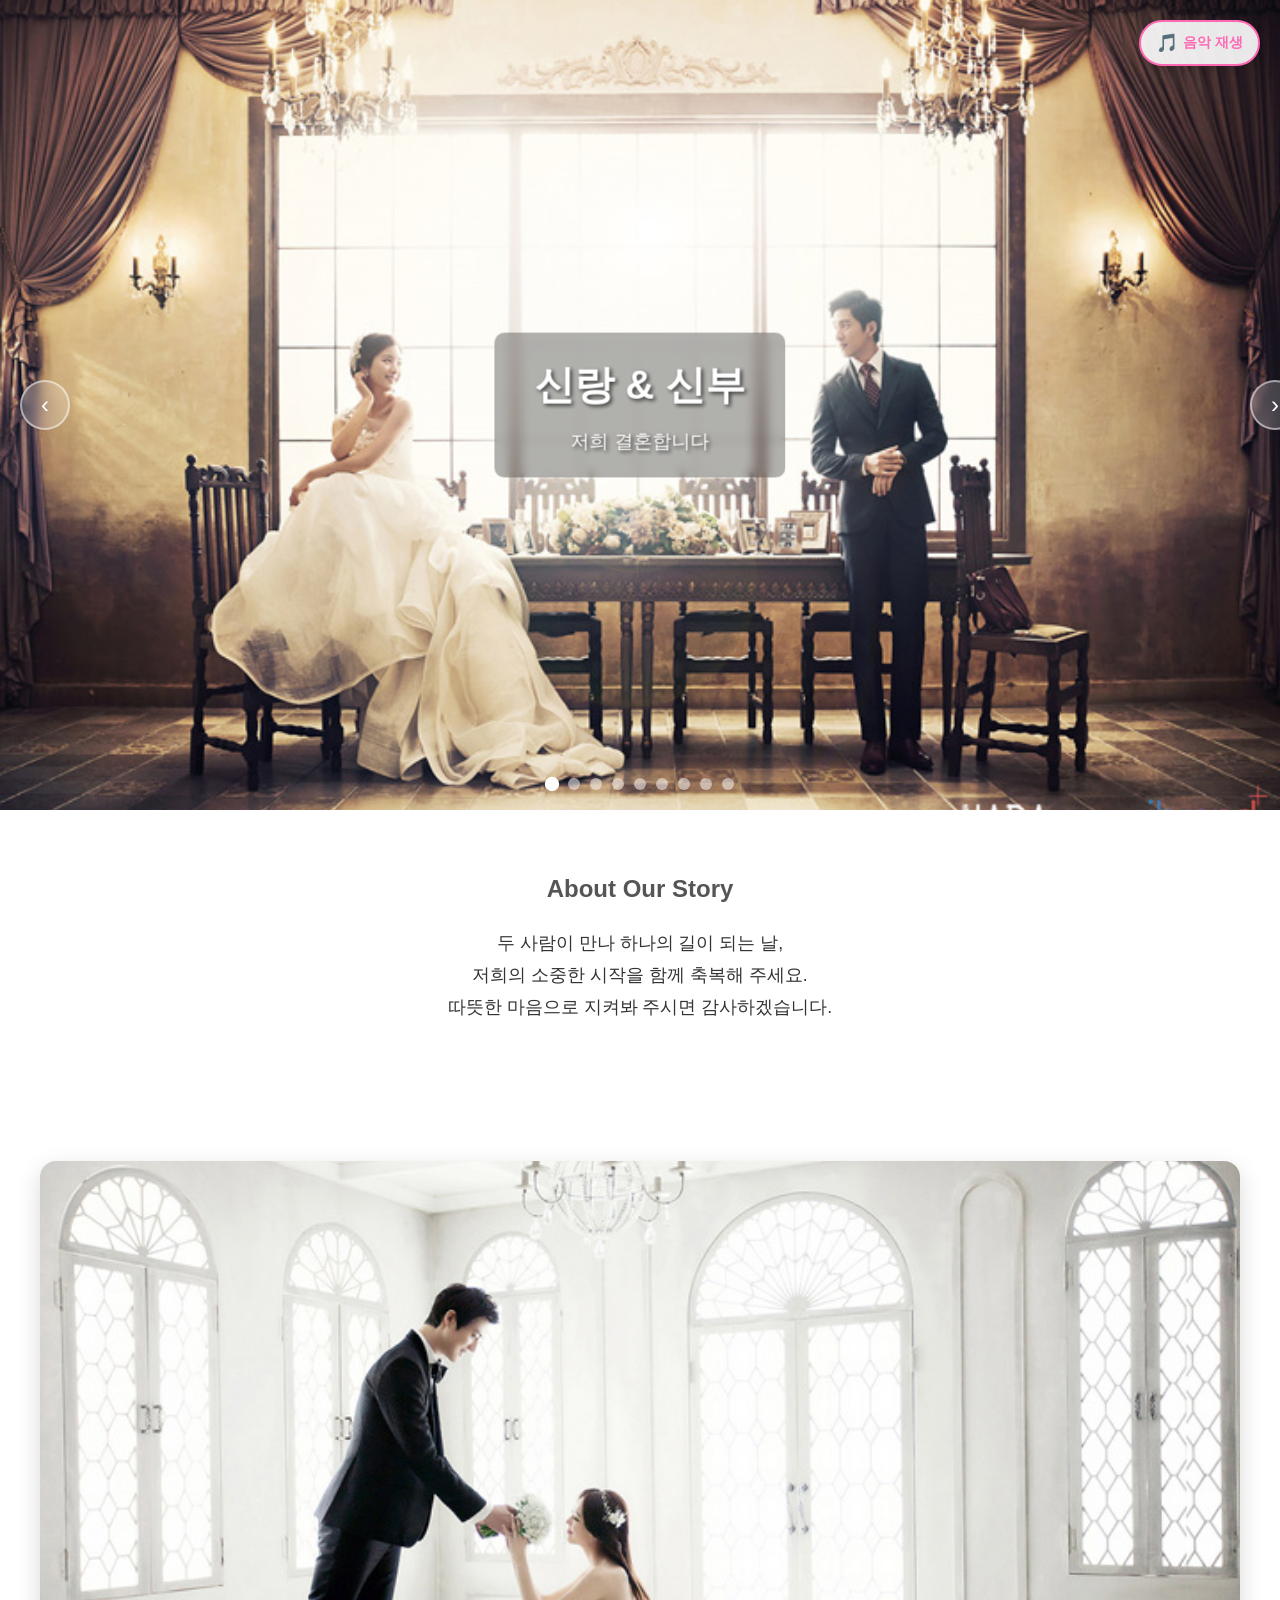
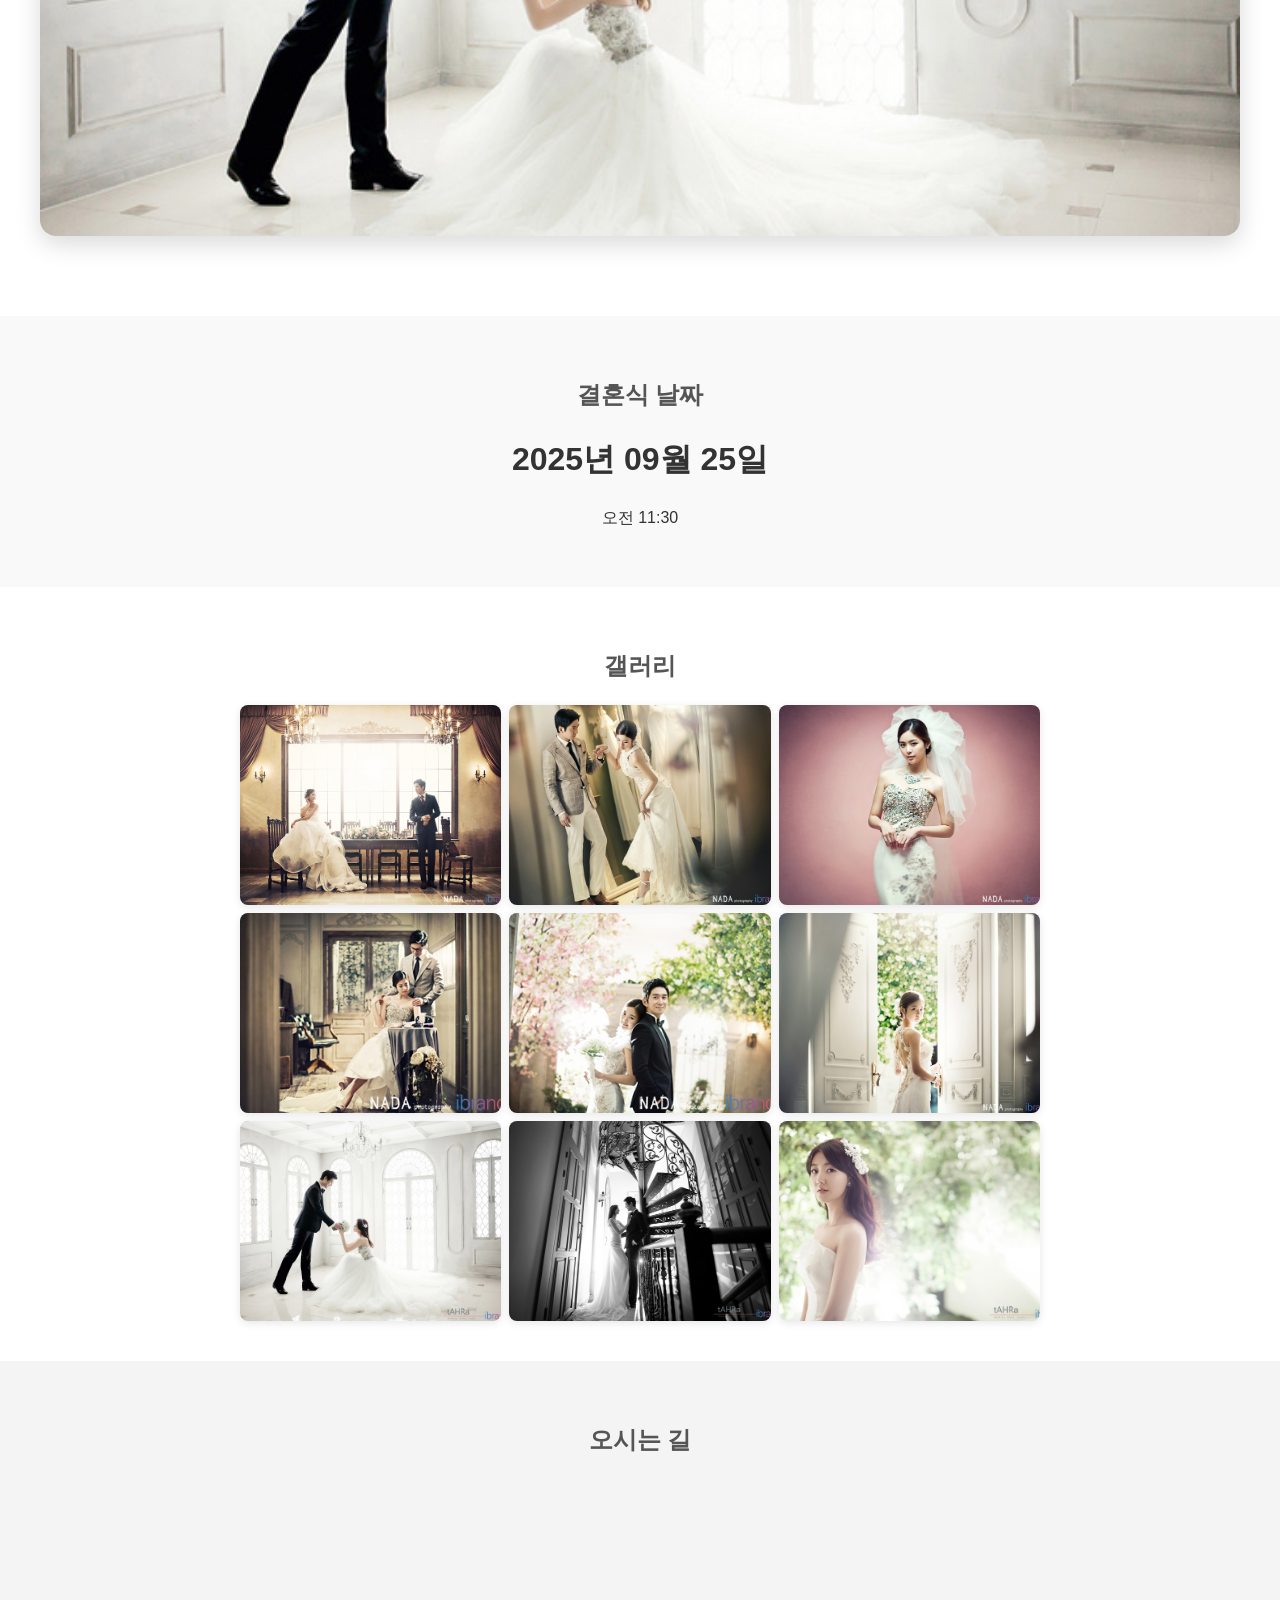
==== index.html @ 76992fb5 "청첩장2 폴더 변경 후 저장" ====
<!DOCTYPE html>
<html lang="ko">
<head>
    <meta charset="UTF-8">
    <meta name="viewport" content="width=device-width, initial-scale=1.0">
    <title>우리의 모바일 청첩장</title>
    <link rel="stylesheet" href="assets/css/styles.css">
</head>
<body>

    <!-- 음악 컨트롤 버튼 -->
    <div class="music-control">
        <button id="musicToggle" class="music-btn">
            <span class="music-icon">🎵</span>
            <span class="music-text">음악 재생</span>
        </button>
    </div>

    <!-- 배경음악 -->
    <audio id="backgroundMusic" loop>
        <!-- 원하시는 음악 파일을 assets/audio/ 폴더에 넣고 아래 경로를 수정하세요 -->
        <source src="assets/audio/wedding-song.mp3" type="audio/mpeg">
        <source src="assets/audio/wedding-song.wav" type="audio/wav">
        <!-- 봄 결혼식 추천 음악: Canon in D, Ave Maria, A Thousand Years 등 -->
    </audio>

    <!-- 눈 내리는 애니메이션 -->
    <ul id="snow-container" class="snow-container">
        <!-- 눈송이들이 JavaScript로 동적 생성됩니다 -->
    </ul>
    
    <header class="hero">
        <div class="hero-slideshow">
            <div class="slide active">
                <img src="assets/images/img10.jpg" alt="결혼식 사진 1">
            </div>
            <div class="slide">
                <img src="assets/images/img11.jpg" alt="결혼식 사진 2">
            </div>
            <div class="slide">
                <img src="assets/images/img12.jpg" alt="결혼식 사진 3">
            </div>
            <div class="slide">
                <img src="assets/images/img13.jpg" alt="결혼식 사진 4">
            </div>
            <div class="slide">
                <img src="assets/images/img14.jpg" alt="결혼식 사진 5">
            </div>
            <div class="slide">
                <img src="assets/images/img15.jpg" alt="결혼식 사진 6">
            </div>
            <div class="slide">
                <img src="assets/images/img16.jpg" alt="결혼식 사진 7">
            </div>
            <div class="slide">
                <img src="assets/images/img17.jpg" alt="결혼식 사진 8">
            </div>
            <div class="slide">
                <img src="assets/images/img18.jpg" alt="결혼식 사진 9">
            </div>
        </div>
        
        <div class="hero-text">
            <h1>신랑 & 신부</h1>
            <p>저희 결혼합니다</p>
        </div>
        
        <!-- 슬라이드 인디케이터 -->
        <div class="slideshow-indicators">
            <span class="indicator active" data-slide="0"></span>
            <span class="indicator" data-slide="1"></span>
            <span class="indicator" data-slide="2"></span>
            <span class="indicator" data-slide="3"></span>
            <span class="indicator" data-slide="4"></span>
            <span class="indicator" data-slide="5"></span>
            <span class="indicator" data-slide="6"></span>
            <span class="indicator" data-slide="7"></span>
            <span class="indicator" data-slide="8"></span>
        </div>
        
        <!-- 슬라이드 컨트롤 버튼 -->
        <div class="slideshow-controls">
            <button class="prev-btn">&#8249;</button>
            <button class="next-btn">&#8250;</button>
        </div>
    </header>

    <section class="about">
        <h2>About Our Story</h2>
        <p>
            두 사람이 만나 하나의 길이 되는 날,<br>
            저희의 소중한 시작을 함께 축복해 주세요.<br>
            따뜻한 마음으로 지켜봐 주시면 감사하겠습니다.
        </p>
    </section>

    <section class="photo-section">
        <img src="assets/images/img16.jpg" alt="두 번째 사진">
    </section>

    <section class="calendar-section">
        <h2>결혼식 날짜</h2>
        <div class="calendar-display">
            <span class="day-of-week">2025년</span>
            <span class="month">09월</span>
            <span class="day">25일</span>
        </div>
        <p>오전 11:30</p>
    </section>
    
    <section class="gallery">
        <h2>갤러리</h2>
        <div class="gallery-grid">
            <img src="assets/images/img10.jpg" alt="갤러리 사진 1">
            <img src="assets/images/img11.jpg" alt="갤러리 사진 2">
            <img src="assets/images/img12.jpg" alt="갤러리 사진 3">
            <img src="assets/images/img13.jpg" alt="갤러리 사진 4">
            <img src="assets/images/img14.jpg" alt="갤러리 사진 5">
            <img src="assets/images/img15.jpg" alt="갤러리 사진 6">
            <img src="assets/images/img16.jpg" alt="갤러리 사진 7">
            <img src="assets/images/img17.jpg" alt="갤러리 사진 8">
            <img src="assets/images/img18.jpg" alt="갤러리 사진 9">
        </div>
    </section>

    <section class="map-section">
        <h2>오시는 길</h2>
        <div id="map"></div>
    </section>

    <div id="imageModal" class="modal">
        <span class="close">&times;</span>
        <img class="modal-content" id="modalImage">
    </div>
    
    <script type="text/javascript" src="//dapi.kakao.com/v2/maps/sdk.js?appkey=754f6eaff4e493dd19fb79ec81e74896"></script>
    <script src="assets/js/script.js"></script>
</body>
</html>
---- assets/css/styles.css ----
/* 기본 스타일 */
body {
    font-family: Arial, sans-serif;
    line-height: 1.6;
    margin: 0;
    padding: 0;
    background-color: #f4f4f4;
    color: #333;
    overflow-x: hidden;
}

/* HTML/CSS 기반 눈 내리는 애니메이션 */
.snow-container {
    position: fixed;
    top: 0;
    left: 0;
    width: 100vw;
    height: 100vh;
    pointer-events: none;
    z-index: 1000;
    overflow: hidden;
    list-style: none;
    margin: 0;
    padding: 0;
}

.snow-container li {
    position: absolute;
    top: -10px;
    background: white;
    border-radius: 50%;
    opacity: 0;
    animation: snowfall linear infinite;
}

/* 다양한 크기의 눈송이 스타일 */
.snow-size-1 {
    width: 2px;
    height: 2px;
    box-shadow: 0 0 6px rgba(255, 255, 255, 0.8);
}

.snow-size-2 {
    width: 4px;
    height: 4px;
    box-shadow: 0 0 8px rgba(255, 255, 255, 0.8);
}

.snow-size-3 {
    width: 6px;
    height: 6px;
    box-shadow: 0 0 10px rgba(255, 255, 255, 0.9);
}

.snow-size-4 {
    width: 8px;
    height: 8px;
    box-shadow: 0 0 12px rgba(255, 255, 255, 0.9);
}

.snow-size-5 {
    width: 3px;
    height: 3px;
    box-shadow: 0 0 5px rgba(255, 255, 255, 0.7);
}

/* 눈송이 떨어지는 애니메이션 */
@keyframes snowfall {
    0% {
        opacity: 0;
        transform: translateY(-100px) translateX(0px);
    }
    10% {
        opacity: 1;
    }
    20% {
        opacity: 0.8;
        transform: translateY(20vh) translateX(5px);
    }
    40% {
        opacity: 0.7;
        transform: translateY(40vh) translateX(-5px);
    }
    60% {
        opacity: 0.9;
        transform: translateY(60vh) translateX(3px);
    }
    80% {
        opacity: 0.8;
        transform: translateY(80vh) translateX(-2px);
    }
    100% {
        opacity: 0;
        transform: translateY(100vh) translateX(0px);
    }
}

/* 각 눈송이마다 다른 애니메이션 타이밍과 위치 */
.snow-container li:nth-child(1) { left: 2%; animation-duration: 6s; animation-delay: 0s; }
.snow-container li:nth-child(2) { left: 5%; animation-duration: 8s; animation-delay: 1s; }
.snow-container li:nth-child(3) { left: 10%; animation-duration: 10s; animation-delay: 0.5s; }
.snow-container li:nth-child(4) { left: 15%; animation-duration: 7s; animation-delay: 1.5s; }
.snow-container li:nth-child(5) { left: 20%; animation-duration: 9s; animation-delay: 0.2s; }
.snow-container li:nth-child(6) { left: 25%; animation-duration: 11s; animation-delay: 2s; }
.snow-container li:nth-child(7) { left: 30%; animation-duration: 6.5s; animation-delay: 0.8s; }
.snow-container li:nth-child(8) { left: 35%; animation-duration: 8.5s; animation-delay: 1.2s; }
.snow-container li:nth-child(9) { left: 40%; animation-duration: 7.5s; animation-delay: 0.3s; }
.snow-container li:nth-child(10) { left: 45%; animation-duration: 9.5s; animation-delay: 1.8s; }
.snow-container li:nth-child(11) { left: 50%; animation-duration: 6.8s; animation-delay: 0.7s; }
.snow-container li:nth-child(12) { left: 55%; animation-duration: 8.2s; animation-delay: 1.3s; }
.snow-container li:nth-child(13) { left: 60%; animation-duration: 10.5s; animation-delay: 0.4s; }
.snow-container li:nth-child(14) { left: 65%; animation-duration: 7.2s; animation-delay: 1.7s; }
.snow-container li:nth-child(15) { left: 70%; animation-duration: 9.2s; animation-delay: 0.6s; }
.snow-container li:nth-child(16) { left: 75%; animation-duration: 8.8s; animation-delay: 1.4s; }
.snow-container li:nth-child(17) { left: 80%; animation-duration: 6.3s; animation-delay: 0.9s; }
.snow-container li:nth-child(18) { left: 85%; animation-duration: 11.5s; animation-delay: 1.6s; }
.snow-container li:nth-child(19) { left: 90%; animation-duration: 7.8s; animation-delay: 0.1s; }
.snow-container li:nth-child(20) { left: 95%; animation-duration: 9.8s; animation-delay: 1.9s; }

/* 21-40번째 눈송이들 */
.snow-container li:nth-child(n+21):nth-child(-n+40) {
    animation-duration: 8s;
}

.snow-container li:nth-child(21) { left: 3%; animation-delay: 0.5s; }
.snow-container li:nth-child(22) { left: 8%; animation-delay: 1.5s; }
.snow-container li:nth-child(23) { left: 13%; animation-delay: 0.8s; }
.snow-container li:nth-child(24) { left: 18%; animation-delay: 1.8s; }
.snow-container li:nth-child(25) { left: 23%; animation-delay: 0.3s; }
.snow-container li:nth-child(26) { left: 28%; animation-delay: 1.3s; }
.snow-container li:nth-child(27) { left: 33%; animation-delay: 0.6s; }
.snow-container li:nth-child(28) { left: 38%; animation-delay: 1.6s; }
.snow-container li:nth-child(29) { left: 43%; animation-delay: 0.9s; }
.snow-container li:nth-child(30) { left: 48%; animation-delay: 1.9s; }
.snow-container li:nth-child(31) { left: 53%; animation-delay: 0.2s; }
.snow-container li:nth-child(32) { left: 58%; animation-delay: 1.2s; }
.snow-container li:nth-child(33) { left: 63%; animation-delay: 0.7s; }
.snow-container li:nth-child(34) { left: 68%; animation-delay: 1.7s; }
.snow-container li:nth-child(35) { left: 73%; animation-delay: 0.4s; }
.snow-container li:nth-child(36) { left: 78%; animation-delay: 1.4s; }
.snow-container li:nth-child(37) { left: 83%; animation-delay: 0.1s; }
.snow-container li:nth-child(38) { left: 88%; animation-delay: 1.1s; }
.snow-container li:nth-child(39) { left: 93%; animation-delay: 0.5s; }
.snow-container li:nth-child(40) { left: 98%; animation-delay: 1.5s; }

/* 음악 컨트롤 버튼 */
.music-control {
    position: fixed;
    top: 20px;
    right: 20px;
    z-index: 1001;
}

.music-btn {
    background: rgba(255, 255, 255, 0.9);
    border: 2px solid #ff69b4;
    border-radius: 50px;
    padding: 10px 15px;
    cursor: pointer;
    display: flex;
    align-items: center;
    gap: 5px;
    font-size: 14px;
    color: #ff69b4;
    transition: all 0.3s ease;
    box-shadow: 0 2px 10px rgba(0,0,0,0.1);
}

.music-btn:hover {
    background: #ff69b4;
    color: white;
    transform: scale(1.05);
}

.music-btn.playing {
    background: #ff69b4;
    color: white;
    animation: pulse 2s infinite;
}

.music-icon {
    font-size: 18px;
}

.music-text {
    font-weight: bold;
}

@keyframes pulse {
    0% {
        box-shadow: 0 0 0 0 rgba(255, 105, 180, 0.7);
    }
    70% {
        box-shadow: 0 0 0 10px rgba(255, 105, 180, 0);
    }
    100% {
        box-shadow: 0 0 0 0 rgba(255, 105, 180, 0);
    }
}

section {
    padding: 40px 20px;
    text-align: center;
}

h1, h2 {
    color: #555;
}

/* 히어로 영역 슬라이드쇼 스타일 */
.hero {
    position: relative;
    text-align: center;
    color: white;
    height: 85vh;
    min-height: 500px;
    overflow: hidden;
}

.hero-slideshow {
    position: relative;
    width: 100%;
    height: 100%;
}

.slide {
    position: absolute;
    top: 0;
    left: 0;
    width: 100%;
    height: 100%;
    opacity: 0;
    transition: opacity 1s ease-in-out;
}

.slide.active {
    opacity: 1;
}

.slide img {
    width: 100%;
    height: 100%;
    object-fit: cover;
    object-position: center;
    display: block;
}

.hero-text {
    position: absolute;
    top: 50%;
    left: 50%;
    transform: translate(-50%, -50%);
    text-shadow: 2px 2px 4px rgba(0, 0, 0, 0.7);
    z-index: 100;
    background: rgba(0, 0, 0, 0.3);
    padding: 20px 40px;
    border-radius: 10px;
    backdrop-filter: blur(5px);
}

.hero-text h1 {
    font-size: 2.5em;
    margin: 0;
    color: white;
    margin-bottom: 10px;
}

.hero-text p {
    font-size: 1.2em;
    margin: 0;
    color: white;
}

/* 슬라이드 인디케이터 */
.slideshow-indicators {
    position: absolute;
    bottom: 20px;
    left: 50%;
    transform: translateX(-50%);
    display: flex;
    gap: 10px;
    z-index: 101;
}

.indicator {
    width: 12px;
    height: 12px;
    border-radius: 50%;
    background: rgba(255, 255, 255, 0.5);
    cursor: pointer;
    transition: all 0.3s ease;
}

.indicator.active {
    background: rgba(255, 255, 255, 1);
    transform: scale(1.2);
}

.indicator:hover {
    background: rgba(255, 255, 255, 0.8);
}

/* 슬라이드 컨트롤 버튼 */
.slideshow-controls {
    position: absolute;
    top: 50%;
    transform: translateY(-50%);
    width: 100%;
    display: flex;
    justify-content: space-between;
    padding: 0 20px;
    z-index: 101;
    pointer-events: none;
}

.prev-btn,
.next-btn {
    background: rgba(255, 255, 255, 0.2);
    border: 2px solid rgba(255, 255, 255, 0.5);
    color: white;
    font-size: 24px;
    width: 50px;
    height: 50px;
    border-radius: 50%;
    cursor: pointer;
    transition: all 0.3s ease;
    pointer-events: all;
    backdrop-filter: blur(5px);
}

.prev-btn:hover,
.next-btn:hover {
    background: rgba(255, 255, 255, 0.4);
    border-color: rgba(255, 255, 255, 0.8);
    transform: scale(1.1);
}

/* 데스크탑 대형 화면 */
@media (min-width: 1200px) {
    .hero {
        height: 90vh;
        min-height: 600px;
    }
}

/* 데스크탑 화면 */
@media (min-width: 1024px) and (max-width: 1199px) {
    .hero {
        height: 85vh;
        min-height: 550px;
    }
}

/* 태블릿 화면 */
@media (max-width: 1023px) and (min-width: 769px) {
    .hero {
        height: 75vh;
        min-height: 450px;
    }
}

/* 모바일 반응형 */
@media (max-width: 768px) {
    .hero {
        height: 70vh;
        min-height: 400px;
    }
    
    .hero-text {
        padding: 15px 25px;
    }
    
    .hero-text h1 {
        font-size: 2em;
    }
    
    .hero-text p {
        font-size: 1em;
    }
    
    .prev-btn,
    .next-btn {
        width: 40px;
        height: 40px;
        font-size: 20px;
    }
    
    .slideshow-indicators {
        bottom: 15px;
    }
    
    .indicator {
        width: 10px;
        height: 10px;
    }
}

/* 소형 모바일 화면 */
@media (max-width: 480px) {
    .hero {
        height: 60vh;
        min-height: 350px;
    }
}

/* About 영역 스타일 */
.about {
    background-color: #fff;
}

.about p {
    font-size: 1.1em;
    line-height: 1.8;
}

/* 사진 영역 스타일 */
.photo-section {
    padding: 60px 20px;
    background-color: #fff;
    max-width: 1200px;
    margin: 0 auto;
}

.photo-section img {
    width: 100%;
    height: 70vh;
    min-height: 400px;
    max-height: 700px;
    object-fit: cover;
    object-position: center;
    display: block;
    border-radius: 12px;
    box-shadow: 0 8px 24px rgba(0,0,0,0.15);
    transition: transform 0.3s ease, box-shadow 0.3s ease;
}

.photo-section img:hover {
    transform: scale(1.02);
    box-shadow: 0 12px 32px rgba(0,0,0,0.2);
}

/* 데스크탑에서 더 큰 화면 활용 */
@media (min-width: 1024px) {
    .photo-section {
        padding: 80px 40px;
    }
    
    .photo-section img {
        height: 75vh;
        max-height: 800px;
        border-radius: 16px;
    }
}

/* 태블릿 화면 조정 */
@media (max-width: 768px) and (min-width: 481px) {
    .photo-section {
        padding: 50px 20px;
    }
    
    .photo-section img {
        height: 60vh;
        min-height: 350px;
        max-height: 500px;
    }
}

/* 모바일 화면 조정 */
@media (max-width: 480px) {
    .photo-section {
        padding: 30px 15px;
    }
    
    .photo-section img {
        height: 50vh;
        min-height: 280px;
        max-height: 400px;
        border-radius: 8px;
    }
}

/* 달력 영역 스타일 */
.calendar-section {
    background-color: #f9f9f9;
}

.calendar-display {
    font-size: 2em;
    font-weight: bold;
    margin: 20px 0;
}

/* 갤러리 영역 스타일 */
.gallery {
    background-color: #fff;
    padding: 40px 20px;
}

.gallery-grid {
    display: grid;
    grid-template-columns: repeat(3, 1fr);
    gap: 8px;
    max-width: 800px;
    margin: 0 auto;
}

.gallery-grid img {
    width: 100%;
    height: 200px;
    object-fit: cover;
    object-position: center;
    display: block;
    cursor: pointer;
    border-radius: 8px;
    transition: all 0.3s ease;
    box-shadow: 0 2px 8px rgba(0,0,0,0.1);
}

.gallery-grid img:hover {
    transform: scale(1.05);
    box-shadow: 0 4px 16px rgba(0,0,0,0.2);
}

/* 모바일 반응형 갤러리 */
@media (max-width: 768px) {
    .gallery-grid {
        grid-template-columns: repeat(2, 1fr);
        gap: 6px;
    }
    
    .gallery-grid img {
        height: 150px;
    }
}

@media (max-width: 480px) {
    .gallery-grid {
        grid-template-columns: repeat(2, 1fr);
        gap: 4px;
    }
    
    .gallery-grid img {
        height: 120px;
    }
}

/* 지도 영역 스타일 */
#map {
    width: 100%;
    height: 350px;
}

/* 모달 스타일 */
.modal {
    display: none;
    position: fixed;
    z-index: 1001;
    padding-top: 60px;
    left: 0;
    top: 0;
    width: 100%;
    height: 100%;
    overflow: auto;
    background-color: rgb(0,0,0);
    background-color: rgba(0,0,0,0.9);
}

.modal-content {
    margin: auto;
    display: block;
    width: 90%;
    max-width: 700px;
    max-height: 80vh;
    object-fit: contain;
    border-radius: 8px;
}

/* 모달 닫기 버튼 */
.close {
    position: absolute;
    top: 15px;
    right: 35px;
    color: #f1f1f1;
    font-size: 40px;
    font-weight: bold;
    transition: 0.3s;
}

.close:hover,
.close:focus {
    color: #bbb;
    text-decoration: none;
    cursor: pointer;
}

/* 모바일 화면에 맞게 조정 */
@media only screen and (max-width: 700px){
    .modal-content {
        width: 100%;
    }
}
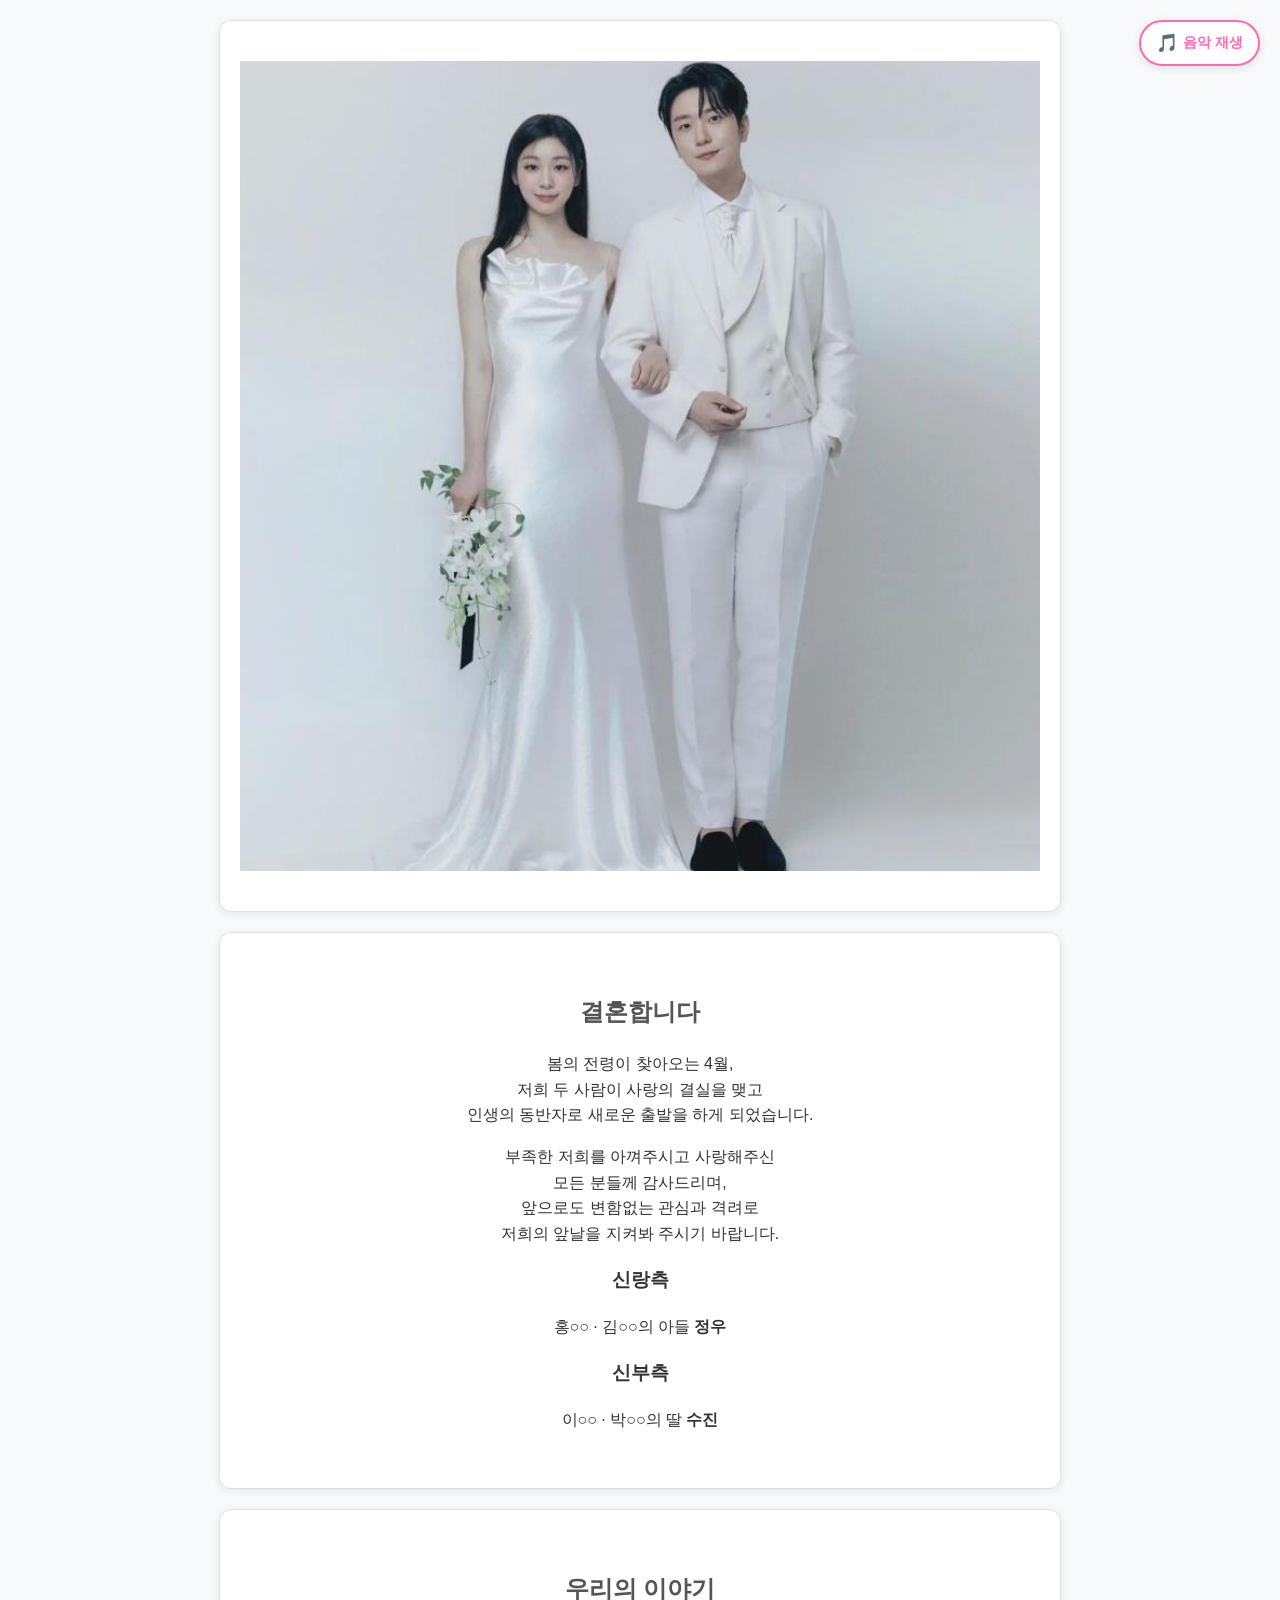
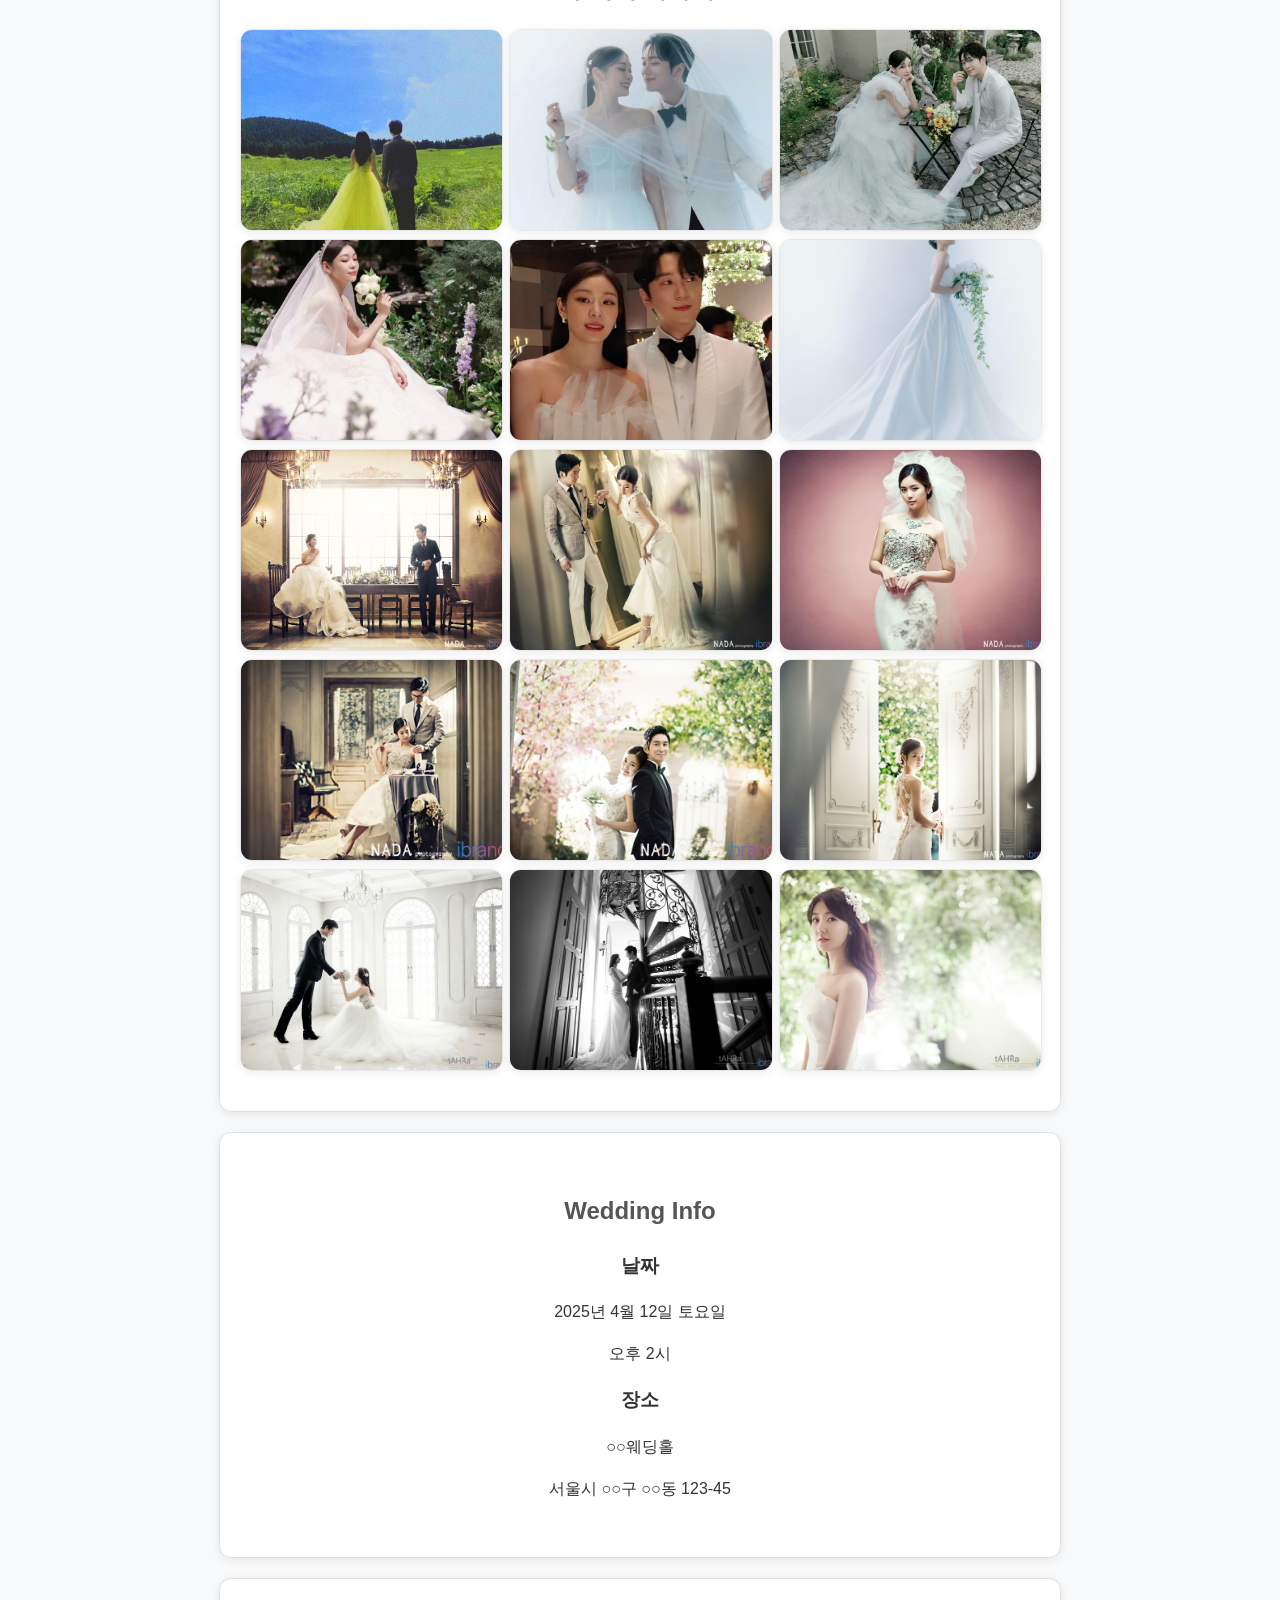
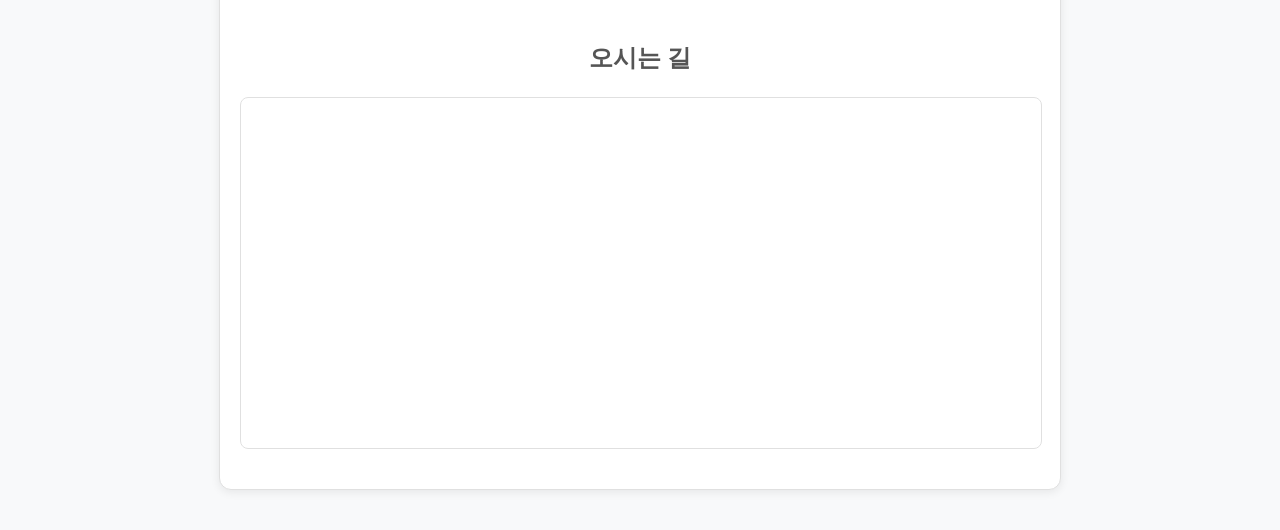
==== commit f9825bcf: "청첩장 레이아웃 수정" ====
--- a/index.html
+++ b/index.html
@@ -17,10 +17,9 @@
     </div>
 
     <!-- 배경음악 -->
-    <audio id="backgroundMusic" loop>
+    <audio id="backgroundMusic" loop autoplay muted>
         <!-- 원하시는 음악 파일을 assets/audio/ 폴더에 넣고 아래 경로를 수정하세요 -->
-        <source src="assets/audio/wedding-song.mp3" type="audio/mpeg">
-        <source src="assets/audio/wedding-song.wav" type="audio/wav">
+        <source src="assets/audio/Pawn-The Grey Room_Golden Palms.mp3" type="audio/mpeg">
         <!-- 봄 결혼식 추천 음악: Canon in D, Ave Maria, A Thousand Years 등 -->
     </audio>
 
@@ -28,101 +27,107 @@
     <ul id="snow-container" class="snow-container">
         <!-- 눈송이들이 JavaScript로 동적 생성됩니다 -->
     </ul>
-    
-    <header class="hero">
+
+    <!-- 히어로 섹션 -->
+    <section class="hero">
         <div class="hero-slideshow">
             <div class="slide active">
-                <img src="assets/images/img10.jpg" alt="결혼식 사진 1">
+                <img src="assets/images/img01.jpg" alt="결혼 사진 1">
             </div>
             <div class="slide">
-                <img src="assets/images/img11.jpg" alt="결혼식 사진 2">
+                <img src="assets/images/img02.jpg" alt="결혼 사진 2">
             </div>
             <div class="slide">
-                <img src="assets/images/img12.jpg" alt="결혼식 사진 3">
-            </div>
-            <div class="slide">
-                <img src="assets/images/img13.jpg" alt="결혼식 사진 4">
-            </div>
-            <div class="slide">
-                <img src="assets/images/img14.jpg" alt="결혼식 사진 5">
-            </div>
-            <div class="slide">
-                <img src="assets/images/img15.jpg" alt="결혼식 사진 6">
-            </div>
-            <div class="slide">
-                <img src="assets/images/img16.jpg" alt="결혼식 사진 7">
-            </div>
-            <div class="slide">
-                <img src="assets/images/img17.jpg" alt="결혼식 사진 8">
-            </div>
-            <div class="slide">
-                <img src="assets/images/img18.jpg" alt="결혼식 사진 9">
+                <img src="assets/images/img03.jpg" alt="결혼 사진 3">
             </div>
         </div>
         
-        <div class="hero-text">
-            <h1>신랑 & 신부</h1>
-            <p>저희 결혼합니다</p>
+        <div class="slideshow-nav">
+            <button class="prev-btn">&#10094;</button>
+            <button class="next-btn">&#10095;</button>
         </div>
         
-        <!-- 슬라이드 인디케이터 -->
         <div class="slideshow-indicators">
             <span class="indicator active" data-slide="0"></span>
             <span class="indicator" data-slide="1"></span>
             <span class="indicator" data-slide="2"></span>
-            <span class="indicator" data-slide="3"></span>
-            <span class="indicator" data-slide="4"></span>
-            <span class="indicator" data-slide="5"></span>
-            <span class="indicator" data-slide="6"></span>
-            <span class="indicator" data-slide="7"></span>
-            <span class="indicator" data-slide="8"></span>
         </div>
         
-        <!-- 슬라이드 컨트롤 버튼 -->
-        <div class="slideshow-controls">
-            <button class="prev-btn">&#8249;</button>
-            <button class="next-btn">&#8250;</button>
-        </div>
-    </header>
-
-    <section class="about">
-        <h2>About Our Story</h2>
-        <p>
-            두 사람이 만나 하나의 길이 되는 날,<br>
-            저희의 소중한 시작을 함께 축복해 주세요.<br>
-            따뜻한 마음으로 지켜봐 주시면 감사하겠습니다.
-        </p>
-    </section>
-
-    <section class="photo-section">
-        <img src="assets/images/img16.jpg" alt="두 번째 사진">
-    </section>
-
-    <section class="calendar-section">
-        <h2>결혼식 날짜</h2>
-        <div class="calendar-display">
-            <span class="day-of-week">2025년</span>
-            <span class="month">09월</span>
-            <span class="day">25일</span>
-        </div>
-        <p>오전 11:30</p>
-    </section>
-    
-    <section class="gallery">
-        <h2>갤러리</h2>
-        <div class="gallery-grid">
-            <img src="assets/images/img10.jpg" alt="갤러리 사진 1">
-            <img src="assets/images/img11.jpg" alt="갤러리 사진 2">
-            <img src="assets/images/img12.jpg" alt="갤러리 사진 3">
-            <img src="assets/images/img13.jpg" alt="갤러리 사진 4">
-            <img src="assets/images/img14.jpg" alt="갤러리 사진 5">
-            <img src="assets/images/img15.jpg" alt="갤러리 사진 6">
-            <img src="assets/images/img16.jpg" alt="갤러리 사진 7">
-            <img src="assets/images/img17.jpg" alt="갤러리 사진 8">
-            <img src="assets/images/img18.jpg" alt="갤러리 사진 9">
+        <div class="hero-content">
+            <div class="wedding-date">
+                <p>2025년 4월 12일 토요일 오후 2시</p>
+                <h1>정우 ❤️ 수진</h1>
+                <p>소중한 분들을 모시고 결혼합니다</p>
+            </div>
         </div>
     </section>
 
+    <!-- 인사말 섹션 -->
+    <section class="greeting">
+        <h2>결혼합니다</h2>
+        <div class="greeting-content">
+            <p>봄의 전령이 찾아오는 4월,<br>
+            저희 두 사람이 사랑의 결실을 맺고<br>
+            인생의 동반자로 새로운 출발을 하게 되었습니다.</p>
+            
+            <p>부족한 저희를 아껴주시고 사랑해주신<br>
+            모든 분들께 감사드리며,<br>
+            앞으로도 변함없는 관심과 격려로<br>
+            저희의 앞날을 지켜봐 주시기 바랍니다.</p>
+            
+            <div class="families">
+                <div class="family">
+                    <h3>신랑측</h3>
+                    <p>홍○○ · 김○○의 아들 <strong>정우</strong></p>
+                </div>
+                <div class="family">
+                    <h3>신부측</h3>
+                    <p>이○○ · 박○○의 딸 <strong>수진</strong></p>
+                </div>
+            </div>
+        </div>
+    </section>
+
+    <!-- 갤러리 섹션 -->
+    <section class="gallery">
+        <h2>우리의 이야기</h2>
+        <div class="gallery-grid">
+            <img src="assets/images/img04.jpg" alt="갤러리 이미지 1">
+            <img src="assets/images/img05.jpg" alt="갤러리 이미지 2">
+            <img src="assets/images/img06.jpg" alt="갤러리 이미지 3">
+            <img src="assets/images/img07.jpg" alt="갤러리 이미지 4">
+            <img src="assets/images/img08.jpg" alt="갤러리 이미지 5">
+            <img src="assets/images/img09.jpg" alt="갤러리 이미지 6">
+            <img src="assets/images/img10.jpg" alt="갤러리 이미지 7">
+            <img src="assets/images/img11.jpg" alt="갤러리 이미지 8">
+            <img src="assets/images/img12.jpg" alt="갤러리 이미지 9">
+            <img src="assets/images/img13.jpg" alt="갤러리 이미지 10">
+            <img src="assets/images/img14.jpg" alt="갤러리 이미지 11">
+            <img src="assets/images/img15.jpg" alt="갤러리 이미지 12">
+            <img src="assets/images/img16.jpg" alt="갤러리 이미지 13">
+            <img src="assets/images/img17.jpg" alt="갤러리 이미지 14">
+            <img src="assets/images/img18.jpg" alt="갤러리 이미지 15">
+        </div>
+    </section>
+
+    <!-- 날짜 및 장소 정보 -->
+    <section class="wedding-info">
+        <h2>Wedding Info</h2>
+        <div class="info-card">
+            <div class="info-item">
+                <h3>날짜</h3>
+                <p>2025년 4월 12일 토요일</p>
+                <p>오후 2시</p>
+            </div>
+            <div class="info-item">
+                <h3>장소</h3>
+                <p>○○웨딩홀</p>
+                <p>서울시 ○○구 ○○동 123-45</p>
+            </div>
+        </div>
+    </section>
+
+    <!-- 오시는 길 섹션 -->
     <section class="map-section">
         <h2>오시는 길</h2>
         <div id="map"></div>
--- a/assets/css/styles.css
+++ b/assets/css/styles.css
@@ -3,10 +3,45 @@
     font-family: Arial, sans-serif;
     line-height: 1.6;
     margin: 0;
-    padding: 0;
-    background-color: #f4f4f4;
+    padding: 20px;
+    background-color: #f8f9fa;
     color: #333;
     overflow-x: hidden;
+}
+
+/* 메인 컨테이너 스타일 */
+.main-container {
+    max-width: 800px;
+    margin: 0 auto;
+    background-color: #ffffff;
+    box-shadow: 0 0 20px rgba(0, 0, 0, 0.1);
+    border: 1px solid #e0e0e0;
+    border-radius: 12px;
+    overflow: hidden;
+}
+
+/* 섹션 공통 스타일 */
+section {
+    max-width: 800px;
+    margin: 0 auto;
+    background-color: #ffffff;
+    border: 1px solid #e0e0e0;
+    border-radius: 12px;
+    margin-bottom: 20px;
+    overflow: hidden;
+    box-shadow: 0 2px 10px rgba(0, 0, 0, 0.08);
+}
+
+/* 인사말, 웨딩 정보 등 기본 섹션 스타일 */
+.greeting, .wedding-info {
+    background-color: #fff;
+    padding: 40px 20px;
+    max-width: 800px;
+    margin: 0 auto;
+    border-radius: 12px;
+    border: 1px solid #e0e0e0;
+    box-shadow: 0 2px 10px rgba(0, 0, 0, 0.08);
+    margin-bottom: 20px;
 }
 
 /* HTML/CSS 기반 눈 내리는 애니메이션 */
@@ -215,6 +250,12 @@
     height: 85vh;
     min-height: 500px;
     overflow: hidden;
+    max-width: 800px;
+    margin: 0 auto;
+    border-radius: 12px;
+    border: 1px solid #e0e0e0;
+    box-shadow: 0 2px 10px rgba(0, 0, 0, 0.08);
+    margin-bottom: 20px;
 }
 
 .hero-slideshow {
@@ -494,6 +535,12 @@
 .gallery {
     background-color: #fff;
     padding: 40px 20px;
+    max-width: 800px;
+    margin: 0 auto;
+    border-radius: 12px;
+    border: 1px solid #e0e0e0;
+    box-shadow: 0 2px 10px rgba(0, 0, 0, 0.08);
+    margin-bottom: 20px;
 }
 
 .gallery-grid {
@@ -511,9 +558,10 @@
     object-position: center;
     display: block;
     cursor: pointer;
-    border-radius: 8px;
+    border-radius: 12px;
     transition: all 0.3s ease;
-    box-shadow: 0 2px 8px rgba(0,0,0,0.1);
+    box-shadow: 0 2px 8px rgba(0,0,0,0.08);
+    border: 1px solid #e8e8e8;
 }
 
 .gallery-grid img:hover {
@@ -545,9 +593,22 @@
 }
 
 /* 지도 영역 스타일 */
+.map-section {
+    background-color: #fff;
+    padding: 40px 20px;
+    max-width: 800px;
+    margin: 0 auto;
+    border-radius: 12px;
+    border: 1px solid #e0e0e0;
+    box-shadow: 0 2px 10px rgba(0, 0, 0, 0.08);
+    margin-bottom: 20px;
+}
+
 #map {
     width: 100%;
     height: 350px;
+    border-radius: 8px;
+    border: 1px solid #e0e0e0;
 }
 
 /* 모달 스타일 */
@@ -598,4 +659,37 @@
     .modal-content {
         width: 100%;
     }
+}
+
+/* 모바일 반응형 여백 조정 */
+@media (max-width: 768px) {
+    body {
+        padding: 10px;
+    }
+    
+    .hero {
+        margin-bottom: 10px;
+    }
+    
+    section, .gallery, .map-section, .greeting, .wedding-info {
+        margin-bottom: 10px;
+        border-radius: 8px;
+    }
+}
+
+@media (max-width: 480px) {
+    body {
+        padding: 5px;
+    }
+    
+    .hero {
+        border-radius: 6px;
+        margin-bottom: 8px;
+    }
+    
+    section, .gallery, .map-section, .greeting, .wedding-info {
+        margin-bottom: 8px;
+        border-radius: 6px;
+        padding: 20px 15px;
+    }
 }
